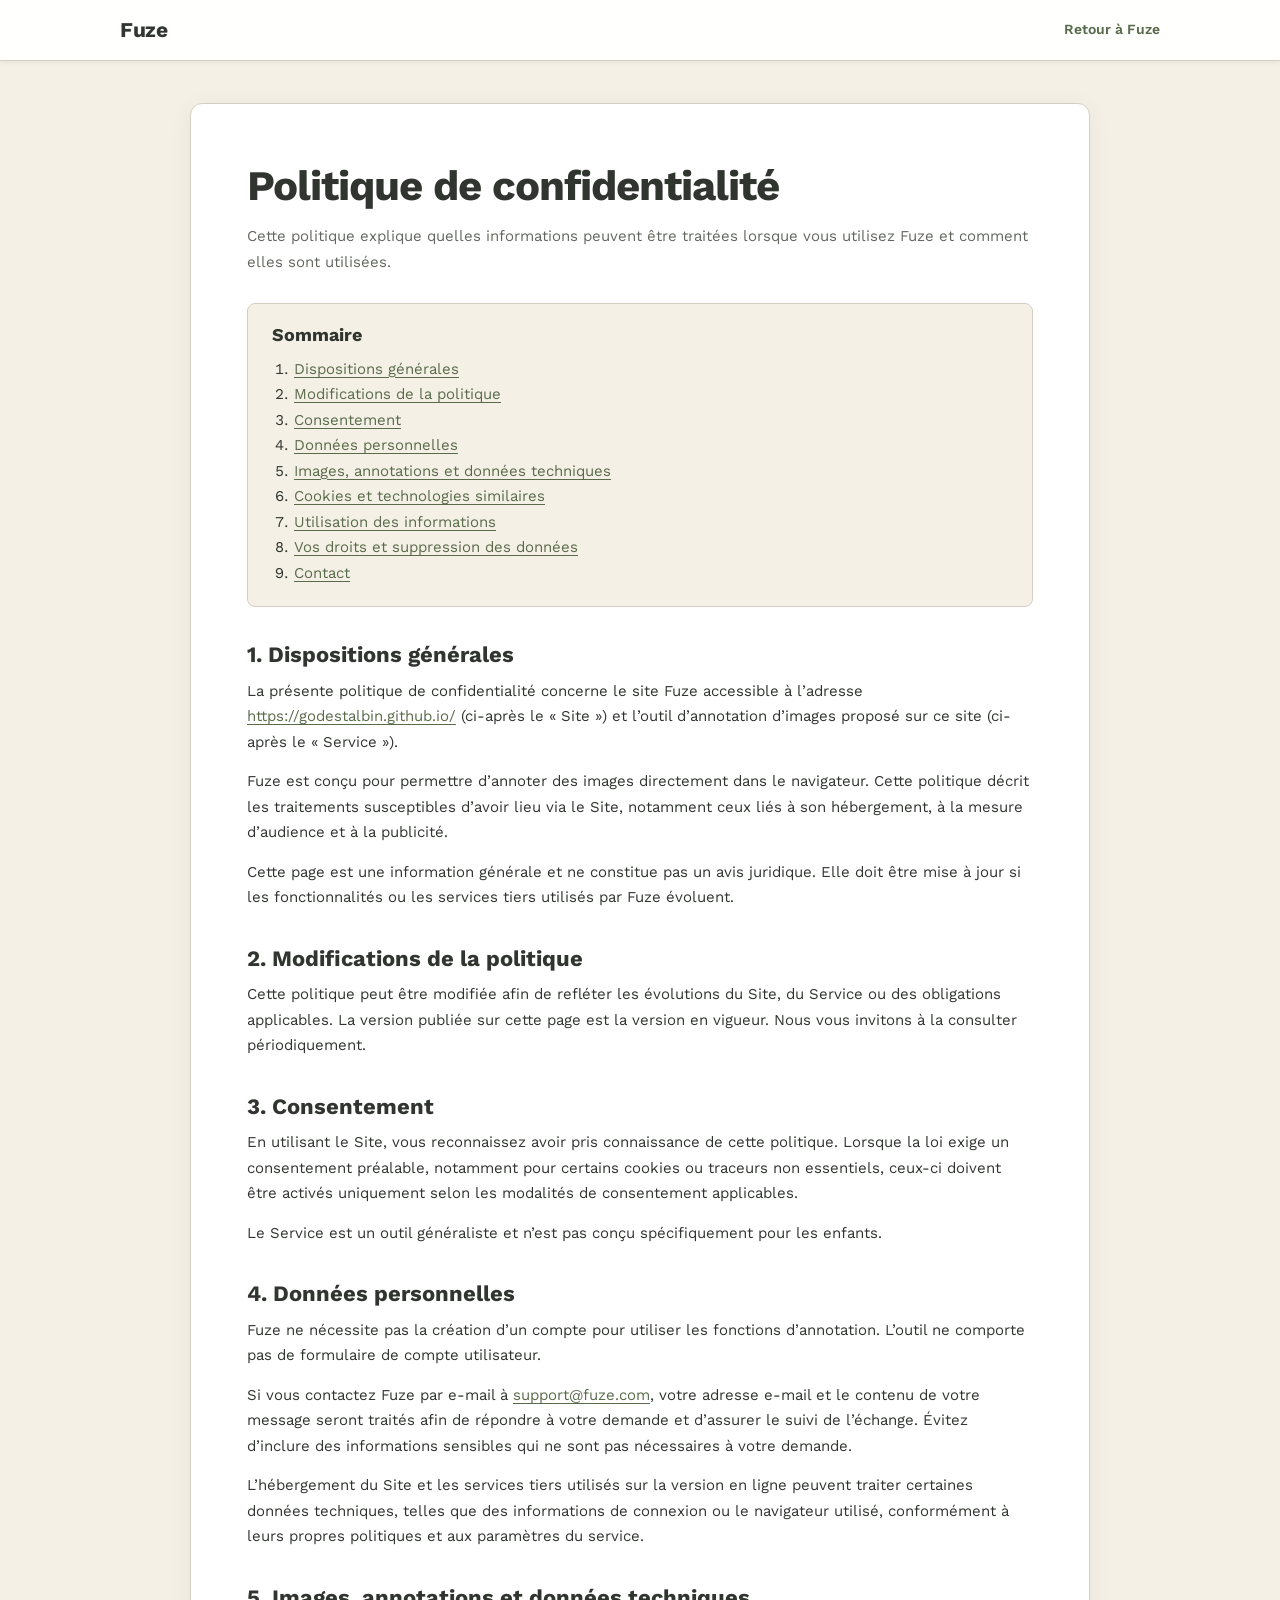
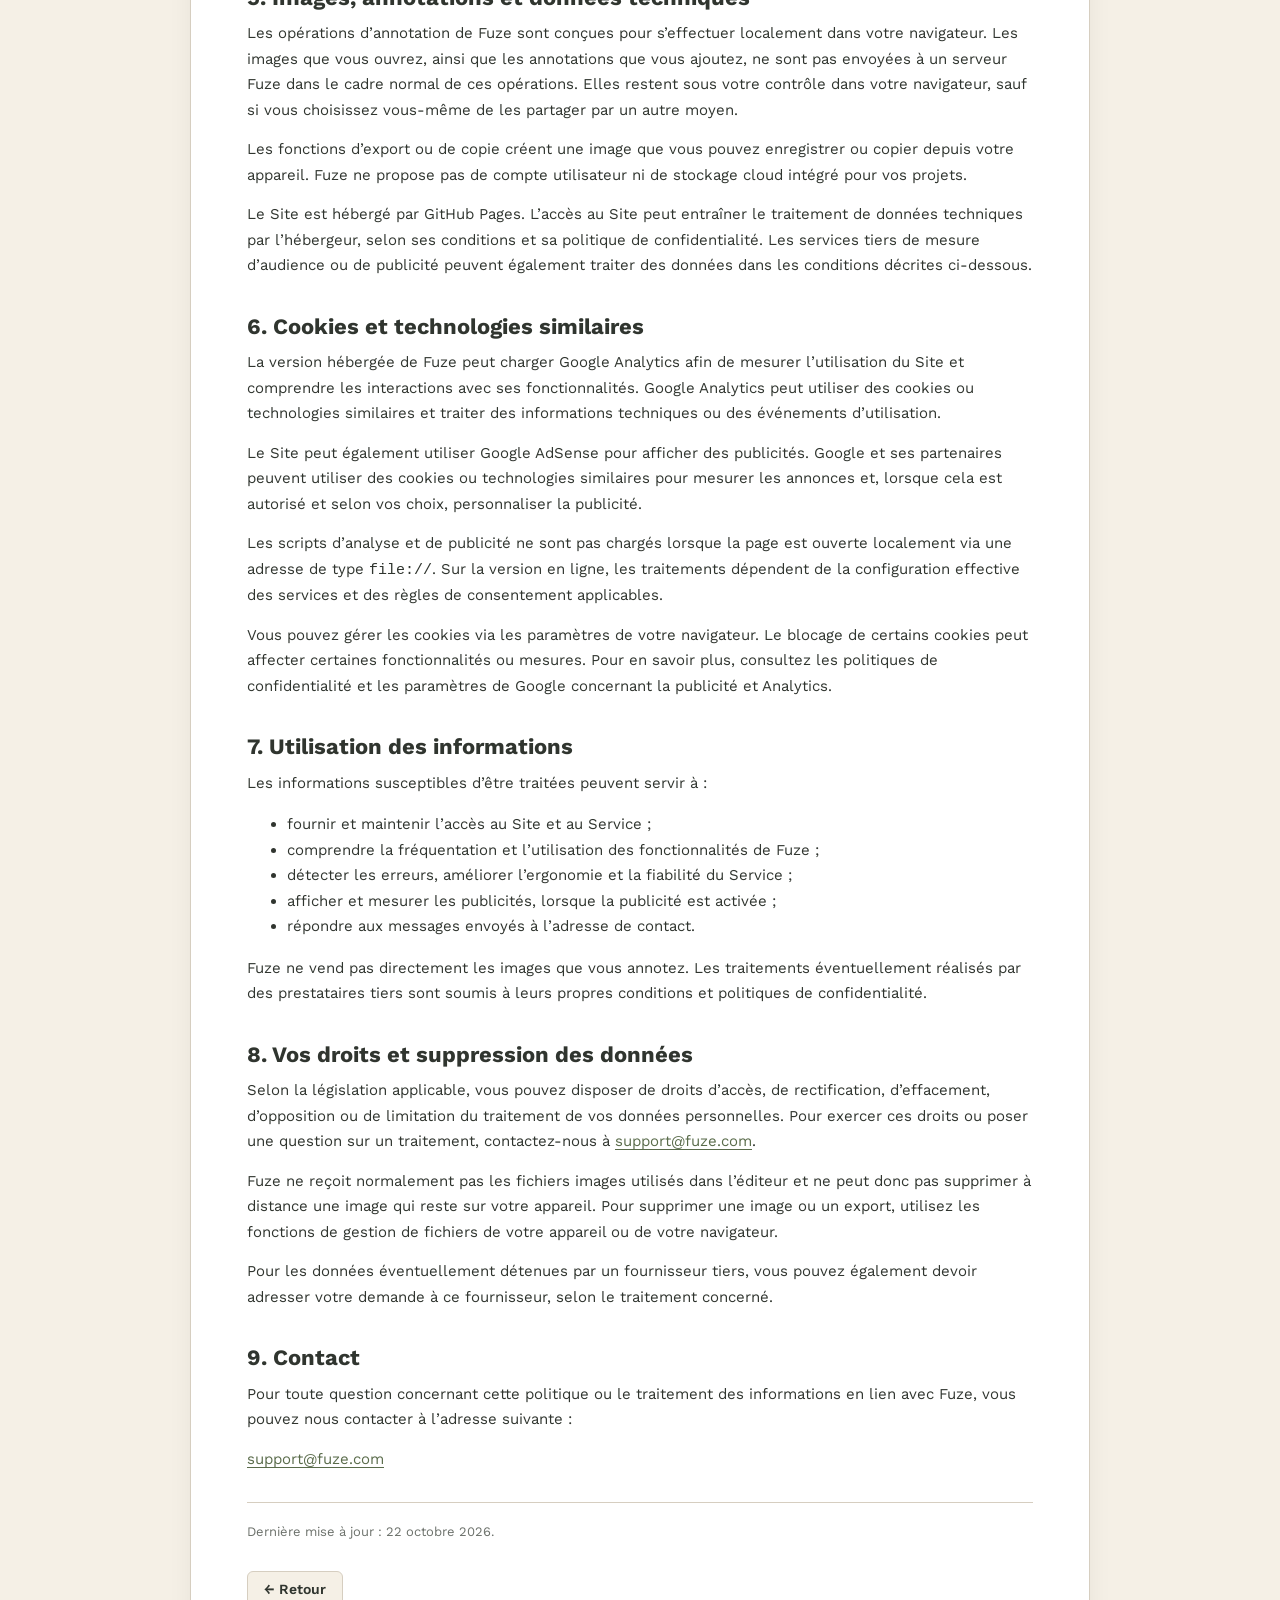
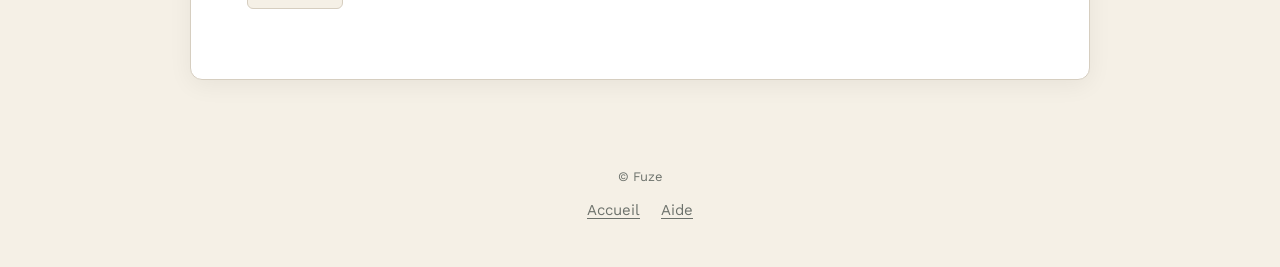
==== confidentialite.html @ ed5338ce "Deploy Fuze" ====
<!DOCTYPE html>
<html lang="fr">
<head>
    <meta charset="UTF-8">
    <meta name="viewport" content="width=device-width, initial-scale=1">
    <meta name="description" content="Politique de confidentialité de Fuze, l’outil en ligne d’annotation d’images.">
    <title>Confidentialité – Fuze</title>
    <link rel="preconnect" href="https://fonts.googleapis.com">
    <link rel="preconnect" href="https://fonts.gstatic.com" crossorigin>
    <link href="https://fonts.googleapis.com/css2?family=Work+Sans:wght@400;500;600;700&display=swap" rel="stylesheet">
    <style>
        :root {
            --paper: #f5f0e6;
            --clay: #a86f4d;
            --pine: #596b4a;
            --dark: #30352f;
            --border: #d6cec0;
        }
        * { box-sizing: border-box; }
        html { min-height: 100%; scroll-behavior: smooth; }
        body {
            margin: 0;
            min-height: 100%;
            font-family: "Work Sans", Arial, sans-serif;
            background: var(--paper);
            color: var(--dark);
            line-height: 1.7;
        }
        .site-header {
            position: sticky;
            top: 0;
            z-index: 10;
            display: flex;
            align-items: center;
            justify-content: space-between;
            gap: 20px;
            padding: 12px max(20px, calc((100% - 1040px) / 2));
            background: rgba(255,255,255,.96);
            border-bottom: 1px solid var(--border);
            box-shadow: 0 1px 5px rgba(0,0,0,.06);
        }
        .brand {
            color: var(--dark);
            font-size: 21px;
            font-weight: 700;
            letter-spacing: -.5px;
            text-decoration: none;
        }
        .back-link {
            color: var(--pine);
            font-size: 14px;
            font-weight: 600;
            text-decoration: none;
        }
        .back-link:hover { color: var(--clay); text-decoration: underline; }
        main {
            width: min(900px, calc(100% - 36px));
            margin: 42px auto 64px;
            padding: clamp(24px, 5vw, 56px);
            background: #fff;
            border: 1px solid var(--border);
            border-radius: 12px;
            box-shadow: 0 5px 25px rgba(0,0,0,.06);
        }
        h1, h2 { line-height: 1.25; }
        h1 { margin: 0 0 12px; font-size: clamp(30px, 5vw, 42px); letter-spacing: -1px; }
        h2 { margin: 34px 0 10px; font-size: 22px; }
        p, li { font-size: 15px; }
        p { margin: 10px 0 14px; }
        .intro { color: #62675f; margin-bottom: 28px; }
        .toc {
            margin: 28px 0 34px;
            padding: 20px 24px;
            background: var(--paper);
            border: 1px solid var(--border);
            border-radius: 8px;
        }
        .toc h2 { margin: 0 0 10px; font-size: 18px; }
        .toc ol { margin: 0; padding-left: 22px; }
        a { color: var(--pine); text-underline-offset: 3px; }
        a:hover { color: var(--clay); }
        .updated { margin-top: 30px; padding-top: 18px; border-top: 1px solid var(--border); color: #6c716b; font-size: 13px; }
        .return-bottom { margin-top: 28px; }
        .return-bottom a {
            display: inline-flex;
            align-items: center;
            justify-content: center;
            min-height: 38px;
            padding: 0 16px;
            border: 1px solid var(--border);
            border-radius: 6px;
            background: var(--paper);
            color: var(--dark);
            font-size: 14px;
            font-weight: 600;
            text-decoration: none;
        }
        .return-bottom a:hover { border-color: var(--clay); color: var(--clay); }
        footer {
            padding: 22px 18px 30px;
            text-align: center;
            color: #6c716b;
            font-size: 13px;
        }
        footer a { margin: 0 8px; color: inherit; }
        @media (max-width: 600px) {
            .site-header { padding: 11px 16px; }
            main { width: calc(100% - 20px); margin: 18px auto 28px; padding: 22px 18px; border-radius: 8px; }
            h2 { font-size: 20px; }
            p, li { font-size: 14px; }
        }
    </style>
</head>
<body>
    <header class="site-header">
        <a class="brand" href="https://godestalbin.github.io/" aria-label="Fuze – accueil">Fuze</a>
        <a class="back-link" href="https://godestalbin.github.io/">Retour à Fuze</a>
    </header>

    <main>
        <h1>Politique de confidentialité</h1>
        <p class="intro">Cette politique explique quelles informations peuvent être traitées lorsque vous utilisez Fuze et comment elles sont utilisées.</p>

        <nav class="toc" aria-label="Sommaire">
            <h2>Sommaire</h2>
            <ol>
                <li><a href="#general">Dispositions générales</a></li>
                <li><a href="#changes">Modifications de la politique</a></li>
                <li><a href="#consent">Consentement</a></li>
                <li><a href="#personal-data">Données personnelles</a></li>
                <li><a href="#non-personal-data">Images, annotations et données techniques</a></li>
                <li><a href="#cookies">Cookies et technologies similaires</a></li>
                <li><a href="#use">Utilisation des informations</a></li>
                <li><a href="#rights">Vos droits et suppression des données</a></li>
                <li><a href="#contact">Contact</a></li>
            </ol>
        </nav>

        <section id="general">
            <h2>1. Dispositions générales</h2>
            <p>La présente politique de confidentialité concerne le site Fuze accessible à l’adresse <a href="https://godestalbin.github.io/">https://godestalbin.github.io/</a> (ci-après le « Site ») et l’outil d’annotation d’images proposé sur ce site (ci-après le « Service »).</p>
            <p>Fuze est conçu pour permettre d’annoter des images directement dans le navigateur. Cette politique décrit les traitements susceptibles d’avoir lieu via le Site, notamment ceux liés à son hébergement, à la mesure d’audience et à la publicité.</p>
            <p>Cette page est une information générale et ne constitue pas un avis juridique. Elle doit être mise à jour si les fonctionnalités ou les services tiers utilisés par Fuze évoluent.</p>
        </section>

        <section id="changes">
            <h2>2. Modifications de la politique</h2>
            <p>Cette politique peut être modifiée afin de refléter les évolutions du Site, du Service ou des obligations applicables. La version publiée sur cette page est la version en vigueur. Nous vous invitons à la consulter périodiquement.</p>
        </section>

        <section id="consent">
            <h2>3. Consentement</h2>
            <p>En utilisant le Site, vous reconnaissez avoir pris connaissance de cette politique. Lorsque la loi exige un consentement préalable, notamment pour certains cookies ou traceurs non essentiels, ceux-ci doivent être activés uniquement selon les modalités de consentement applicables.</p>
            <p>Le Service est un outil généraliste et n’est pas conçu spécifiquement pour les enfants.</p>
        </section>

        <section id="personal-data">
            <h2>4. Données personnelles</h2>
            <p>Fuze ne nécessite pas la création d’un compte pour utiliser les fonctions d’annotation. L’outil ne comporte pas de formulaire de compte utilisateur.</p>
            <p>Si vous contactez Fuze par e-mail à <a href="mailto:support@fuze.com">support@fuze.com</a>, votre adresse e-mail et le contenu de votre message seront traités afin de répondre à votre demande et d’assurer le suivi de l’échange. Évitez d’inclure des informations sensibles qui ne sont pas nécessaires à votre demande.</p>
            <p>L’hébergement du Site et les services tiers utilisés sur la version en ligne peuvent traiter certaines données techniques, telles que des informations de connexion ou le navigateur utilisé, conformément à leurs propres politiques et aux paramètres du service.</p>
        </section>

        <section id="non-personal-data">
            <h2>5. Images, annotations et données techniques</h2>
            <p>Les opérations d’annotation de Fuze sont conçues pour s’effectuer localement dans votre navigateur. Les images que vous ouvrez, ainsi que les annotations que vous ajoutez, ne sont pas envoyées à un serveur Fuze dans le cadre normal de ces opérations. Elles restent sous votre contrôle dans votre navigateur, sauf si vous choisissez vous-même de les partager par un autre moyen.</p>
            <p>Les fonctions d’export ou de copie créent une image que vous pouvez enregistrer ou copier depuis votre appareil. Fuze ne propose pas de compte utilisateur ni de stockage cloud intégré pour vos projets.</p>
            <p>Le Site est hébergé par GitHub Pages. L’accès au Site peut entraîner le traitement de données techniques par l’hébergeur, selon ses conditions et sa politique de confidentialité. Les services tiers de mesure d’audience ou de publicité peuvent également traiter des données dans les conditions décrites ci-dessous.</p>
        </section>

        <section id="cookies">
            <h2>6. Cookies et technologies similaires</h2>
            <p>La version hébergée de Fuze peut charger Google Analytics afin de mesurer l’utilisation du Site et comprendre les interactions avec ses fonctionnalités. Google Analytics peut utiliser des cookies ou technologies similaires et traiter des informations techniques ou des événements d’utilisation.</p>
            <p>Le Site peut également utiliser Google AdSense pour afficher des publicités. Google et ses partenaires peuvent utiliser des cookies ou technologies similaires pour mesurer les annonces et, lorsque cela est autorisé et selon vos choix, personnaliser la publicité.</p>
            <p>Les scripts d’analyse et de publicité ne sont pas chargés lorsque la page est ouverte localement via une adresse de type <code>file://</code>. Sur la version en ligne, les traitements dépendent de la configuration effective des services et des règles de consentement applicables.</p>
            <p>Vous pouvez gérer les cookies via les paramètres de votre navigateur. Le blocage de certains cookies peut affecter certaines fonctionnalités ou mesures. Pour en savoir plus, consultez les politiques de confidentialité et les paramètres de Google concernant la publicité et Analytics.</p>
        </section>

        <section id="use">
            <h2>7. Utilisation des informations</h2>
            <p>Les informations susceptibles d’être traitées peuvent servir à :</p>
            <ul>
                <li>fournir et maintenir l’accès au Site et au Service ;</li>
                <li>comprendre la fréquentation et l’utilisation des fonctionnalités de Fuze ;</li>
                <li>détecter les erreurs, améliorer l’ergonomie et la fiabilité du Service ;</li>
                <li>afficher et mesurer les publicités, lorsque la publicité est activée ;</li>
                <li>répondre aux messages envoyés à l’adresse de contact.</li>
            </ul>
            <p>Fuze ne vend pas directement les images que vous annotez. Les traitements éventuellement réalisés par des prestataires tiers sont soumis à leurs propres conditions et politiques de confidentialité.</p>
        </section>

        <section id="rights">
            <h2>8. Vos droits et suppression des données</h2>
            <p>Selon la législation applicable, vous pouvez disposer de droits d’accès, de rectification, d’effacement, d’opposition ou de limitation du traitement de vos données personnelles. Pour exercer ces droits ou poser une question sur un traitement, contactez-nous à <a href="mailto:support@fuze.com">support@fuze.com</a>.</p>
            <p>Fuze ne reçoit normalement pas les fichiers images utilisés dans l’éditeur et ne peut donc pas supprimer à distance une image qui reste sur votre appareil. Pour supprimer une image ou un export, utilisez les fonctions de gestion de fichiers de votre appareil ou de votre navigateur.</p>
            <p>Pour les données éventuellement détenues par un fournisseur tiers, vous pouvez également devoir adresser votre demande à ce fournisseur, selon le traitement concerné.</p>
        </section>

        <section id="contact">
            <h2>9. Contact</h2>
            <p>Pour toute question concernant cette politique ou le traitement des informations en lien avec Fuze, vous pouvez nous contacter à l’adresse suivante :</p>
            <p><a href="mailto:support@fuze.com">support@fuze.com</a></p>
        </section>

        <p class="updated">Dernière mise à jour : 22 octobre 2026.</p>
        <p class="return-bottom"><a href="https://godestalbin.github.io/">← Retour</a></p>
    </main>

    <footer>
        <div>© Fuze</div>
        <p>
            <a href="https://godestalbin.github.io/">Accueil</a>
            <a href="https://godestalbin.github.io/help.html">Aide</a>
        </p>
    </footer>
</body>
</html>
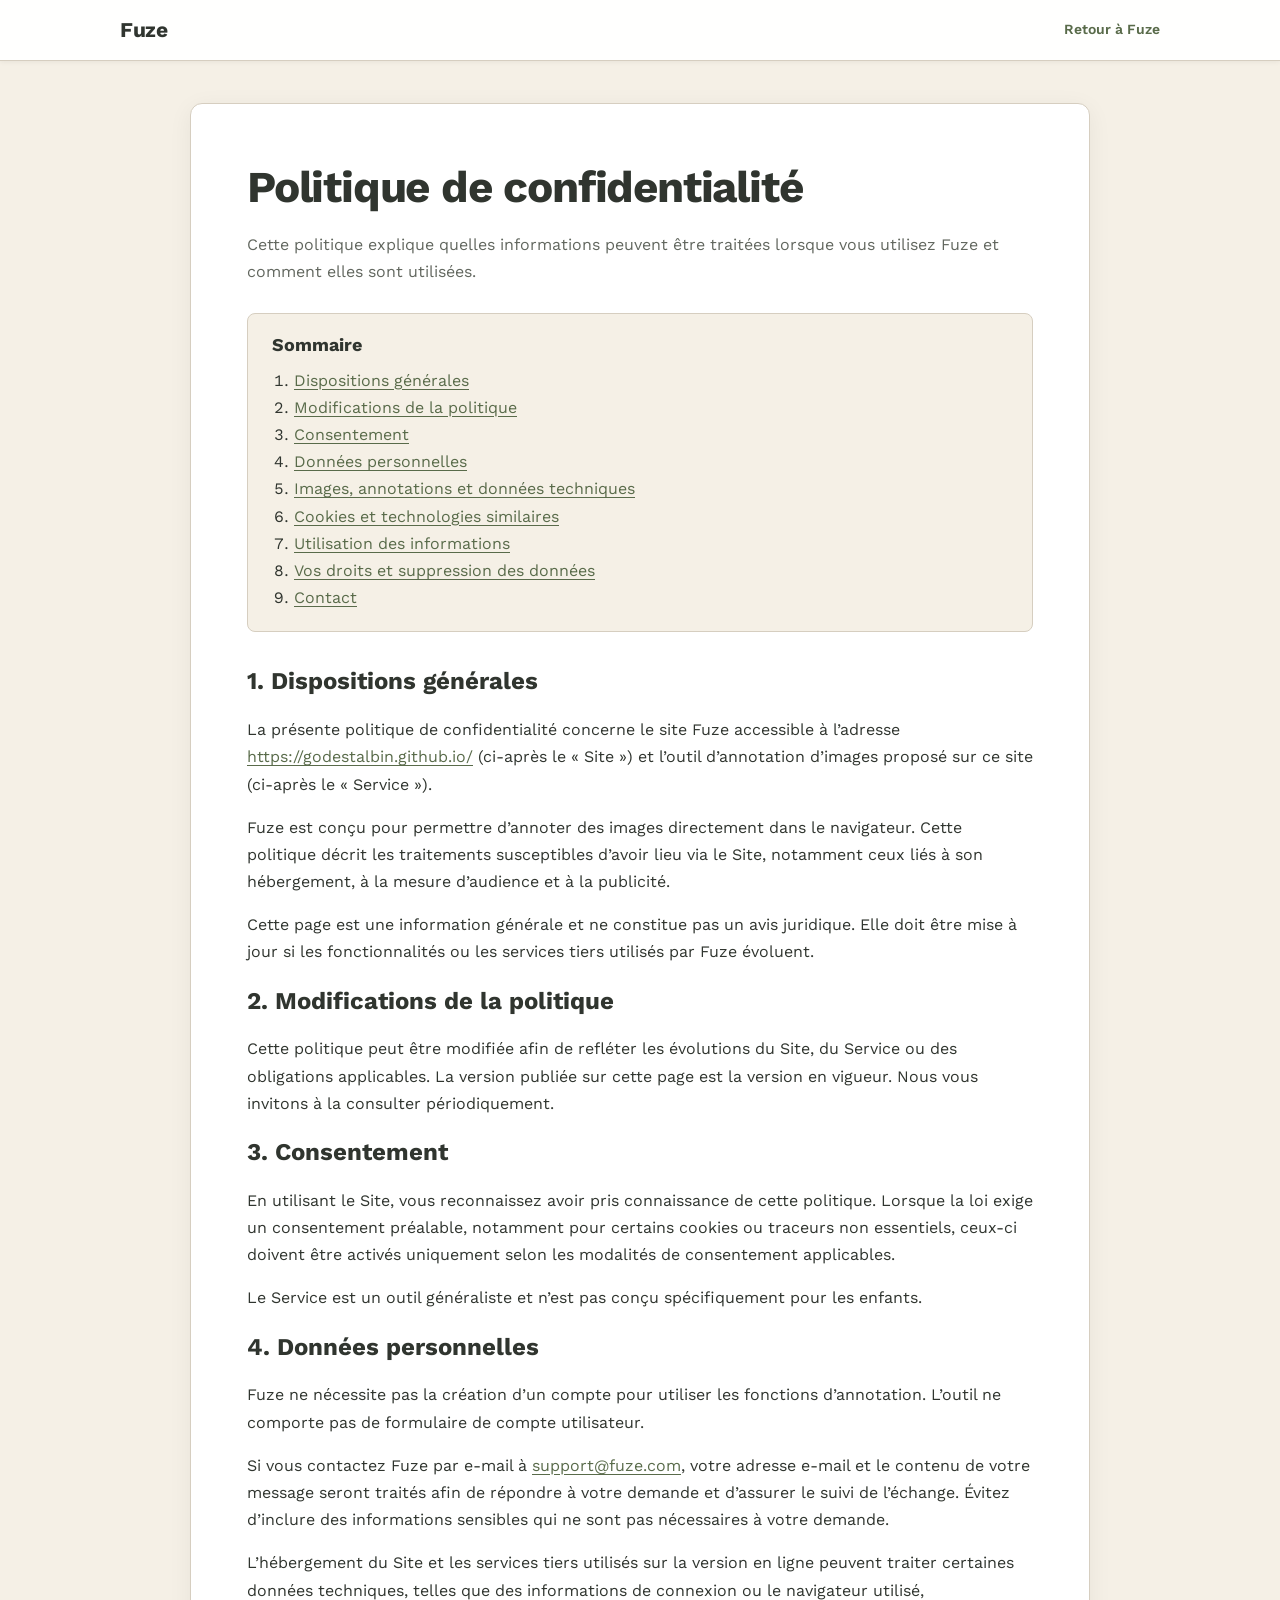
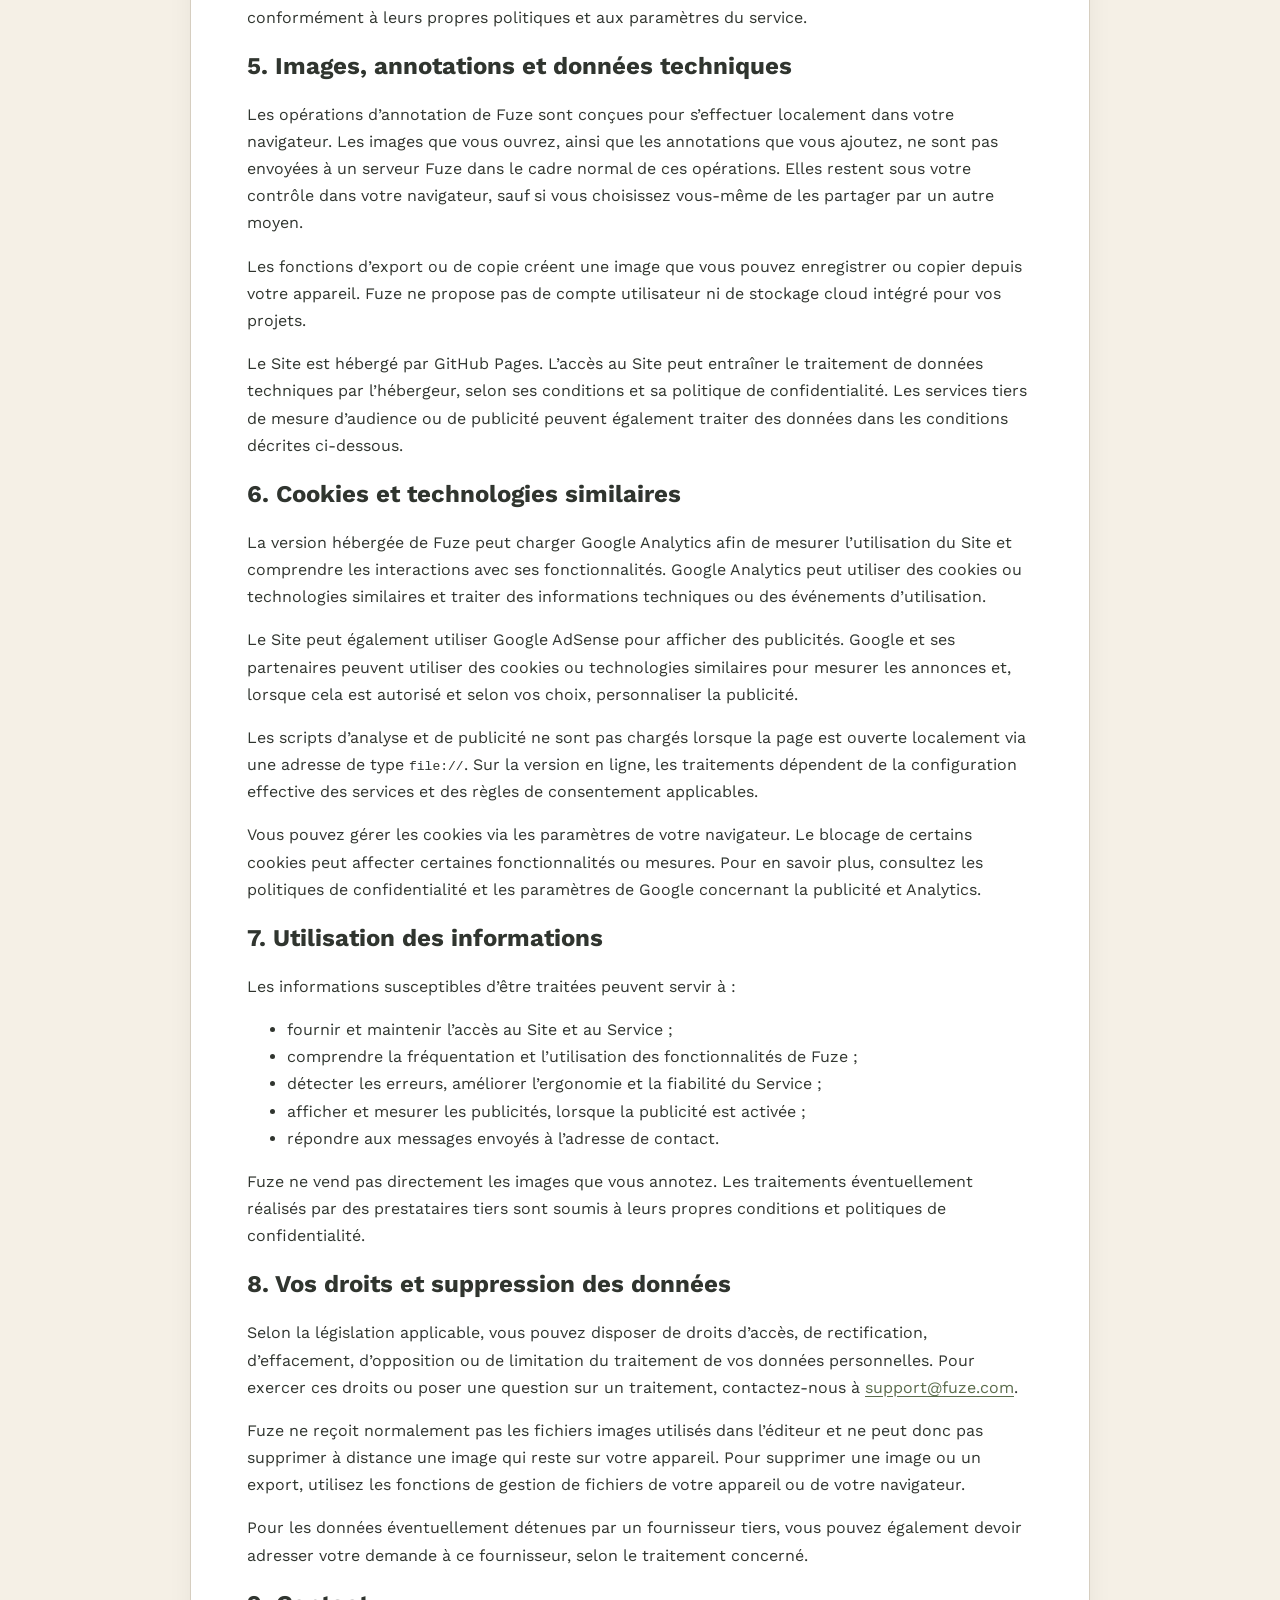
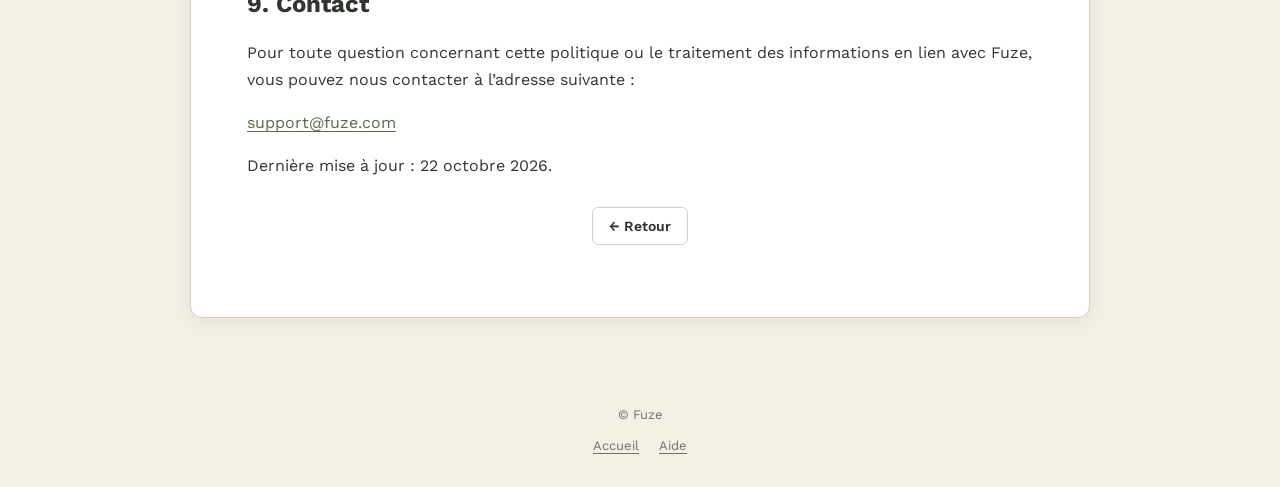
==== commit 1c1100e2: "Deploy Fuze" ====
--- a/confidentialite.html
+++ b/confidentialite.html
@@ -8,108 +8,7 @@
     <link rel="preconnect" href="https://fonts.googleapis.com">
     <link rel="preconnect" href="https://fonts.gstatic.com" crossorigin>
     <link href="https://fonts.googleapis.com/css2?family=Work+Sans:wght@400;500;600;700&display=swap" rel="stylesheet">
-    <style>
-        :root {
-            --paper: #f5f0e6;
-            --clay: #a86f4d;
-            --pine: #596b4a;
-            --dark: #30352f;
-            --border: #d6cec0;
-        }
-        * { box-sizing: border-box; }
-        html { min-height: 100%; scroll-behavior: smooth; }
-        body {
-            margin: 0;
-            min-height: 100%;
-            font-family: "Work Sans", Arial, sans-serif;
-            background: var(--paper);
-            color: var(--dark);
-            line-height: 1.7;
-        }
-        .site-header {
-            position: sticky;
-            top: 0;
-            z-index: 10;
-            display: flex;
-            align-items: center;
-            justify-content: space-between;
-            gap: 20px;
-            padding: 12px max(20px, calc((100% - 1040px) / 2));
-            background: rgba(255,255,255,.96);
-            border-bottom: 1px solid var(--border);
-            box-shadow: 0 1px 5px rgba(0,0,0,.06);
-        }
-        .brand {
-            color: var(--dark);
-            font-size: 21px;
-            font-weight: 700;
-            letter-spacing: -.5px;
-            text-decoration: none;
-        }
-        .back-link {
-            color: var(--pine);
-            font-size: 14px;
-            font-weight: 600;
-            text-decoration: none;
-        }
-        .back-link:hover { color: var(--clay); text-decoration: underline; }
-        main {
-            width: min(900px, calc(100% - 36px));
-            margin: 42px auto 64px;
-            padding: clamp(24px, 5vw, 56px);
-            background: #fff;
-            border: 1px solid var(--border);
-            border-radius: 12px;
-            box-shadow: 0 5px 25px rgba(0,0,0,.06);
-        }
-        h1, h2 { line-height: 1.25; }
-        h1 { margin: 0 0 12px; font-size: clamp(30px, 5vw, 42px); letter-spacing: -1px; }
-        h2 { margin: 34px 0 10px; font-size: 22px; }
-        p, li { font-size: 15px; }
-        p { margin: 10px 0 14px; }
-        .intro { color: #62675f; margin-bottom: 28px; }
-        .toc {
-            margin: 28px 0 34px;
-            padding: 20px 24px;
-            background: var(--paper);
-            border: 1px solid var(--border);
-            border-radius: 8px;
-        }
-        .toc h2 { margin: 0 0 10px; font-size: 18px; }
-        .toc ol { margin: 0; padding-left: 22px; }
-        a { color: var(--pine); text-underline-offset: 3px; }
-        a:hover { color: var(--clay); }
-        .updated { margin-top: 30px; padding-top: 18px; border-top: 1px solid var(--border); color: #6c716b; font-size: 13px; }
-        .return-bottom { margin-top: 28px; }
-        .return-bottom a {
-            display: inline-flex;
-            align-items: center;
-            justify-content: center;
-            min-height: 38px;
-            padding: 0 16px;
-            border: 1px solid var(--border);
-            border-radius: 6px;
-            background: var(--paper);
-            color: var(--dark);
-            font-size: 14px;
-            font-weight: 600;
-            text-decoration: none;
-        }
-        .return-bottom a:hover { border-color: var(--clay); color: var(--clay); }
-        footer {
-            padding: 22px 18px 30px;
-            text-align: center;
-            color: #6c716b;
-            font-size: 13px;
-        }
-        footer a { margin: 0 8px; color: inherit; }
-        @media (max-width: 600px) {
-            .site-header { padding: 11px 16px; }
-            main { width: calc(100% - 20px); margin: 18px auto 28px; padding: 22px 18px; border-radius: 8px; }
-            h2 { font-size: 20px; }
-            p, li { font-size: 14px; }
-        }
-    </style>
+    <link rel="stylesheet" href="page.css">
 </head>
 <body>
     <header class="site-header">
@@ -210,7 +109,7 @@
         <div>© Fuze</div>
         <p>
             <a href="https://godestalbin.github.io/">Accueil</a>
-            <a href="https://godestalbin.github.io/help.html">Aide</a>
+            <a href="https://godestalbin.github.io/fuze-documentation.html">Aide</a>
         </p>
     </footer>
 </body>
--- a/page.css
+++ b/page.css
@@ -0,0 +1,307 @@
+:root {
+    --paper: #f5f0e6;
+    --clay: #a86f4d;
+    --pine: #596b4a;
+    --dark: #30352f;
+    --border: #d6cec0;
+    --muted: #62675f;
+}
+* { box-sizing: border-box; }
+html { min-height: 100%; scroll-behavior: smooth; }
+body {
+    margin: 0;
+    min-height: 100%;
+    font-family: "Work Sans", Arial, sans-serif;
+    background: var(--paper);
+    color: var(--dark);
+    line-height: 1.7;
+}
+.site-header {
+    position: sticky;
+    top: 0;
+    z-index: 10;
+    display: flex;
+    align-items: center;
+    justify-content: space-between;
+    gap: 20px;
+    padding: 12px max(20px, calc((100% - 1040px) / 2));
+    background: rgba(255,255,255,.96);
+    border-bottom: 1px solid var(--border);
+    box-shadow: 0 1px 5px rgba(0,0,0,.06);
+}
+.brand {
+    color: var(--dark);
+    font-size: 21px;
+    font-weight: 700;
+    letter-spacing: -.5px;
+    text-decoration: none;
+}
+.back-link {
+    color: var(--pine);
+    font-size: 14px;
+    font-weight: 600;
+    text-decoration: none;
+}
+.back-link:hover { color: var(--clay); text-decoration: underline; }
+main {
+    width: min(900px, calc(100% - 36px));
+    margin: 42px auto 64px;
+    padding: clamp(24px, 5vw, 56px);
+    background: #fff;
+    border: 1px solid var(--border);
+    border-radius: 12px;
+    box-shadow: 0 5px 25px rgba(0,0,0,.06);
+}
+.pricing-intro { max-width: 700px; margin: 0 auto 34px; text-align: center; }
+.eyebrow {
+    margin: 0 0 10px;
+    color: var(--pine);
+    font-size: 12px;
+    font-weight: 700;
+    letter-spacing: 2px;
+}
+h1, h2 { line-height: 1.25; }
+h1 { margin: 0 0 14px; font-size: clamp(30px, 5vw, 44px); letter-spacing: -1.2px; }
+.intro { color: #62675f; margin-bottom: 28px; }
+.toc {
+    margin: 28px 0 34px;
+    padding: 20px 24px;
+    background: var(--paper);
+    border: 1px solid var(--border);
+    border-radius: 8px;
+}
+.toc h2 { margin: 0 0 10px; font-size: 18px; }
+.toc ol { margin: 0; padding-left: 22px; }
+.plans {
+    display: grid;
+    grid-template-columns: repeat(2, minmax(0, 1fr));
+    gap: 22px;
+    align-items: stretch;
+}
+.plan {
+    position: relative;
+    overflow: hidden;
+    background: #fff;
+    border: 1px solid var(--border);
+    border-radius: 12px;
+    box-shadow: 0 5px 25px rgba(0,0,0,.05);
+}
+.plan-heading { padding: 30px 30px 24px; }
+.plan-name { margin: 0; font-size: 23px; font-weight: 700; }
+.plan-description { margin: 5px 0 18px; color: var(--muted); font-size: 14px; }
+.price { display: flex; flex-wrap: wrap; align-items: baseline; gap: 4px; margin: 0; }
+.price-amount { font-size: 42px; line-height: 1.2; font-weight: 700; letter-spacing: -1.5px; }
+.price-period { color: var(--muted); font-size: 14px; }
+.annual-price { min-height: 24px; margin: 4px 0 18px; color: var(--muted); font-size: 13px; }
+.plan:not(.plan-premium) .price { margin-bottom: 22px; }
+.plan-button {
+    display: flex;
+    min-height: 46px;
+    align-items: center;
+    justify-content: center;
+    padding: 10px 16px;
+    border: 1px solid transparent;
+    border-radius: 6px;
+    font-size: 14px;
+    font-weight: 700;
+    text-align: center;
+    text-decoration: none;
+    transition: background .15s ease, border-color .15s ease;
+}
+.plan-button-secondary { color: var(--dark); background: var(--paper); border-color: var(--border); }
+.plan-button-secondary:hover { border-color: var(--clay); color: var(--clay); }
+.plan-button-primary { color: #fff; background: var(--pine); }
+.plan-button-primary:hover { background: #46563a; }
+.plan-premium { border: 2px solid var(--pine); }
+.premium-label {
+    padding: 7px 16px;
+    background: var(--pine);
+    color: #fff;
+    text-align: center;
+    font-size: 12px;
+    font-weight: 700;
+    letter-spacing: .5px;
+}
+.plan-premium .plan-heading { padding-top: 22px; }
+.feature-list { list-style: none; margin: 0; padding: 0 30px 22px; }
+.feature-list li {
+    display: flex;
+    align-items: flex-start;
+    gap: 12px;
+    padding: 13px 0;
+    border-top: 1px solid #eee9e0;
+    font-size: 14px;
+}
+.check { color: var(--pine); font-weight: 700; font-size: 17px; line-height: 1.4; }
+.feature-list li > span:last-child { display: flex; flex: 1; justify-content: space-between; gap: 12px; }
+.feature-list strong { font-weight: 500; }
+.feature-value { color: var(--muted); text-align: right; }
+.notice {
+    margin: 28px auto 0;
+    padding: 22px 26px;
+    max-width: 760px;
+    background: rgba(255,255,255,.55);
+    border: 1px solid var(--border);
+    border-radius: 8px;
+    text-align: center;
+}
+.notice h2 { margin: 0 0 7px; font-size: 19px; }
+.notice p { margin: 0; color: var(--muted); font-size: 14px; }
+.return-bottom { margin-top: 28px; text-align: center; }
+.return-bottom a {
+    display: inline-flex;
+    align-items: center;
+    justify-content: center;
+    min-height: 38px;
+    padding: 0 16px;
+    border: 1px solid var(--border);
+    border-radius: 6px;
+    background: #fff;
+    color: var(--dark);
+    font-size: 14px;
+    font-weight: 600;
+    text-decoration: none;
+}
+.return-bottom a:hover { border-color: var(--clay); color: var(--clay); }
+a { color: var(--pine); text-underline-offset: 3px; }
+a:hover { color: var(--clay); }
+footer { padding: 22px 18px 30px; text-align: center; color: #6c716b; font-size: 13px; }
+footer p { margin: 8px 0 0; }
+footer a { margin: 0 8px; color: inherit; }
+footer a:hover { color: var(--clay); }
+@media (max-width: 700px) {
+    .plans { grid-template-columns: 1fr; max-width: 480px; margin: 0 auto; }
+    .pricing-intro { margin-bottom: 26px; }
+    .plan-heading { padding: 24px 22px 20px; }
+    .feature-list { padding: 0 22px 18px; }
+}
+@media (max-width: 600px) {
+    .site-header { padding: 11px 16px; }
+    main { width: calc(100% - 20px); margin: 18px auto 28px; padding: 22px 18px; border-radius: 8px; }
+    .intro { font-size: 14px; }
+    .plan-name { font-size: 21px; }
+    .price-amount { font-size: 38px; }
+    .notice { padding: 18px; }
+}
+
+
+/* ===== Formulaire de contact ===== */
+
+#contact-form {
+    max-width: 620px;
+    margin: 0 auto;
+}
+
+.form-group {
+    margin-bottom: 24px;
+}
+
+.form-group label {
+    display: block;
+    margin-bottom: 8px;
+    font-size: 14px;
+    font-weight: 600;
+}
+
+.form-group input,
+.form-group select,
+.form-group textarea {
+    display: block;
+    width: 100%;
+    padding: 12px 14px;
+    border: 1px solid var(--border);
+    border-radius: 6px;
+    background: #fff;
+    color: var(--dark);
+    font: inherit;
+    font-size: 14px;
+    line-height: 1.5;
+    transition: border-color .15s ease, box-shadow .15s ease;
+}
+
+.form-group textarea {
+    min-height: 150px;
+    resize: vertical;
+}
+
+.form-group input:focus,
+.form-group select:focus,
+.form-group textarea:focus {
+    outline: none;
+    border-color: var(--pine);
+    box-shadow: 0 0 0 3px rgba(89, 107, 74, .15);
+}
+
+.form-group input::placeholder,
+.form-group textarea::placeholder {
+    color: #92958e;
+}
+
+.contact-submit {
+    width: 100%;
+    cursor: pointer;
+    font-family: inherit;
+}
+
+/* ===== Popup de confirmation ===== */
+
+.confirmation-dialog {
+    width: min(440px, calc(100% - 32px));
+    padding: 0;
+    border: 1px solid var(--border);
+    border-radius: 12px;
+    background: #fff;
+    color: var(--dark);
+    box-shadow: 0 15px 50px rgba(0, 0, 0, .2);
+}
+
+.confirmation-dialog::backdrop {
+    background: rgba(48, 53, 47, .55);
+    backdrop-filter: blur(3px);
+}
+
+.confirmation-content {
+    padding: 36px 30px 30px;
+    text-align: center;
+}
+
+.confirmation-icon {
+    display: flex;
+    width: 52px;
+    height: 52px;
+    align-items: center;
+    justify-content: center;
+    margin: 0 auto 20px;
+    border-radius: 50%;
+    background: var(--paper);
+    color: var(--pine);
+    font-size: 28px;
+    font-weight: 700;
+}
+
+.confirmation-content h2 {
+    margin: 0 0 12px;
+    font-size: 22px;
+}
+
+.confirmation-content p {
+    margin: 0 0 26px;
+    color: var(--muted);
+    font-size: 14px;
+}
+
+.confirmation-content button {
+    width: 100%;
+    cursor: pointer;
+    font-family: inherit;
+}
+
+@media (max-width: 600px) {
+    .confirmation-content {
+        padding: 28px 22px 22px;
+    }
+
+    .confirmation-content h2 {
+        font-size: 20px;
+    }
+}
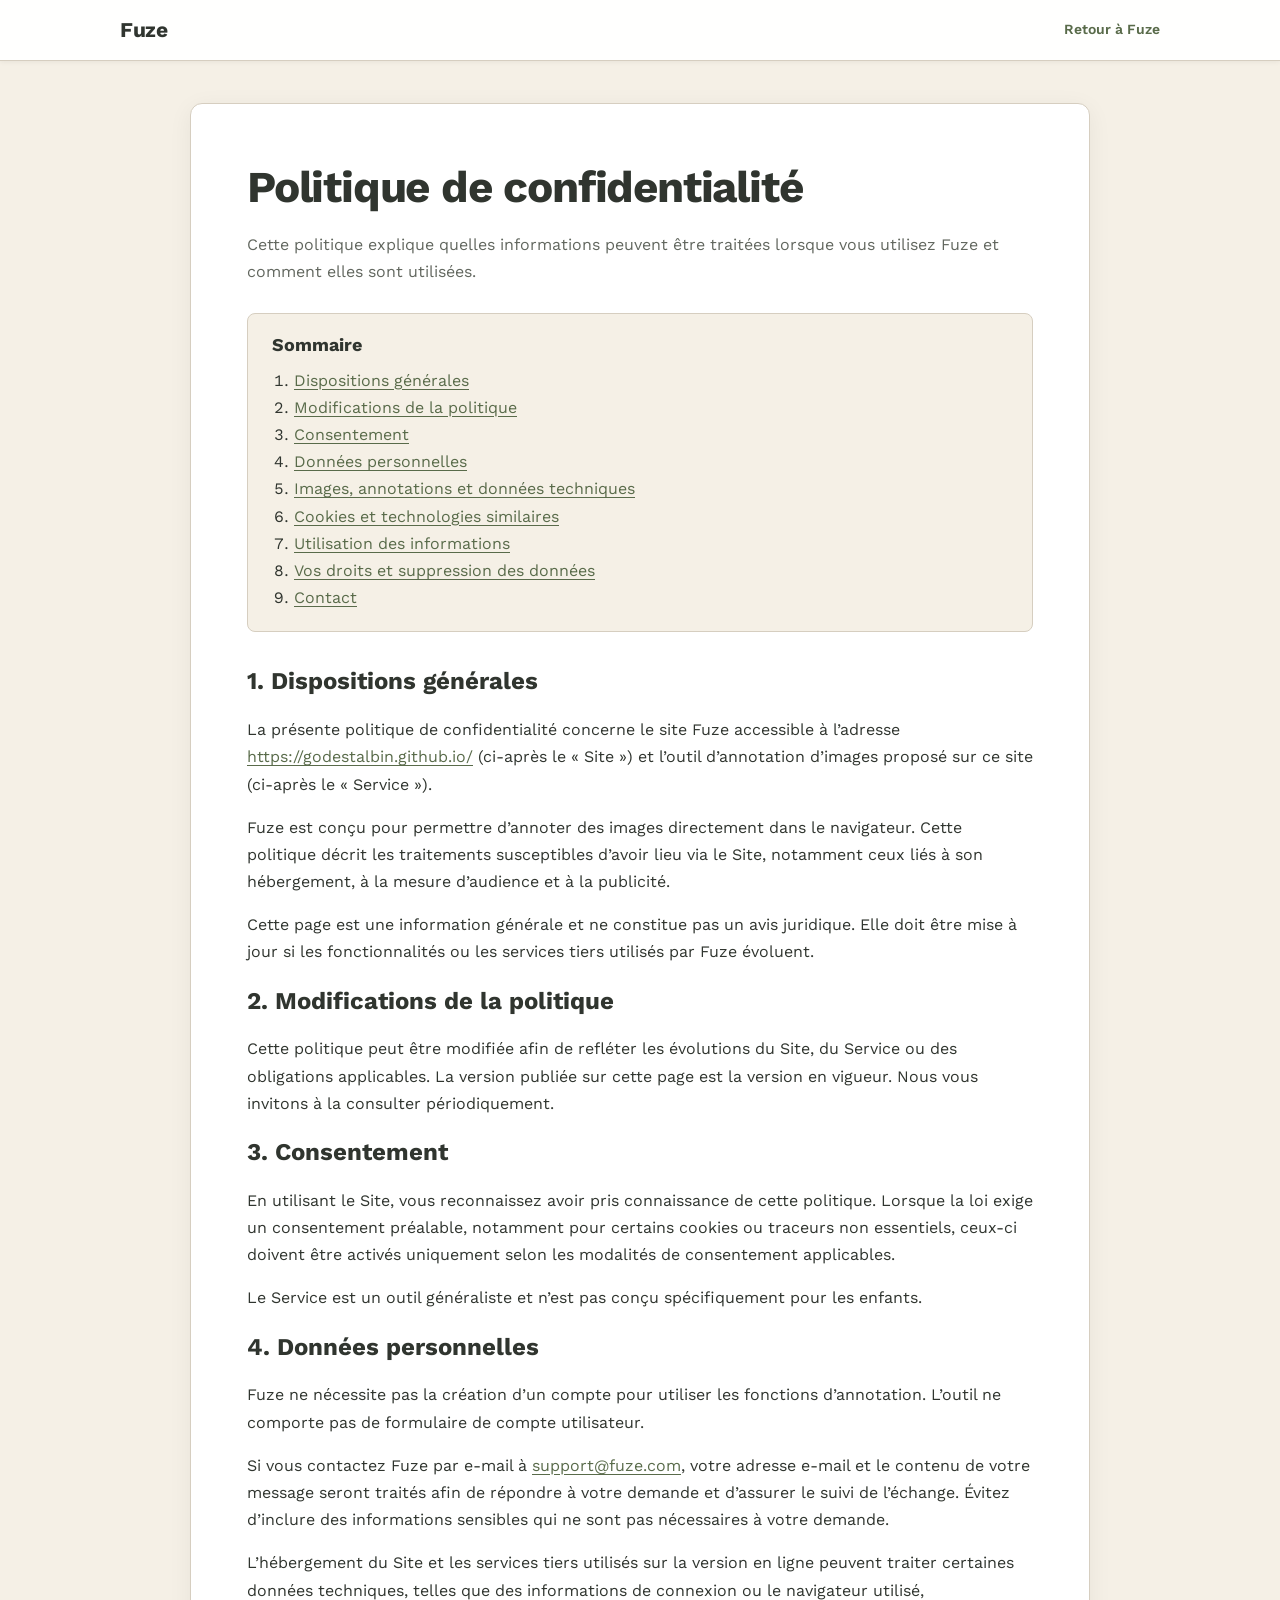
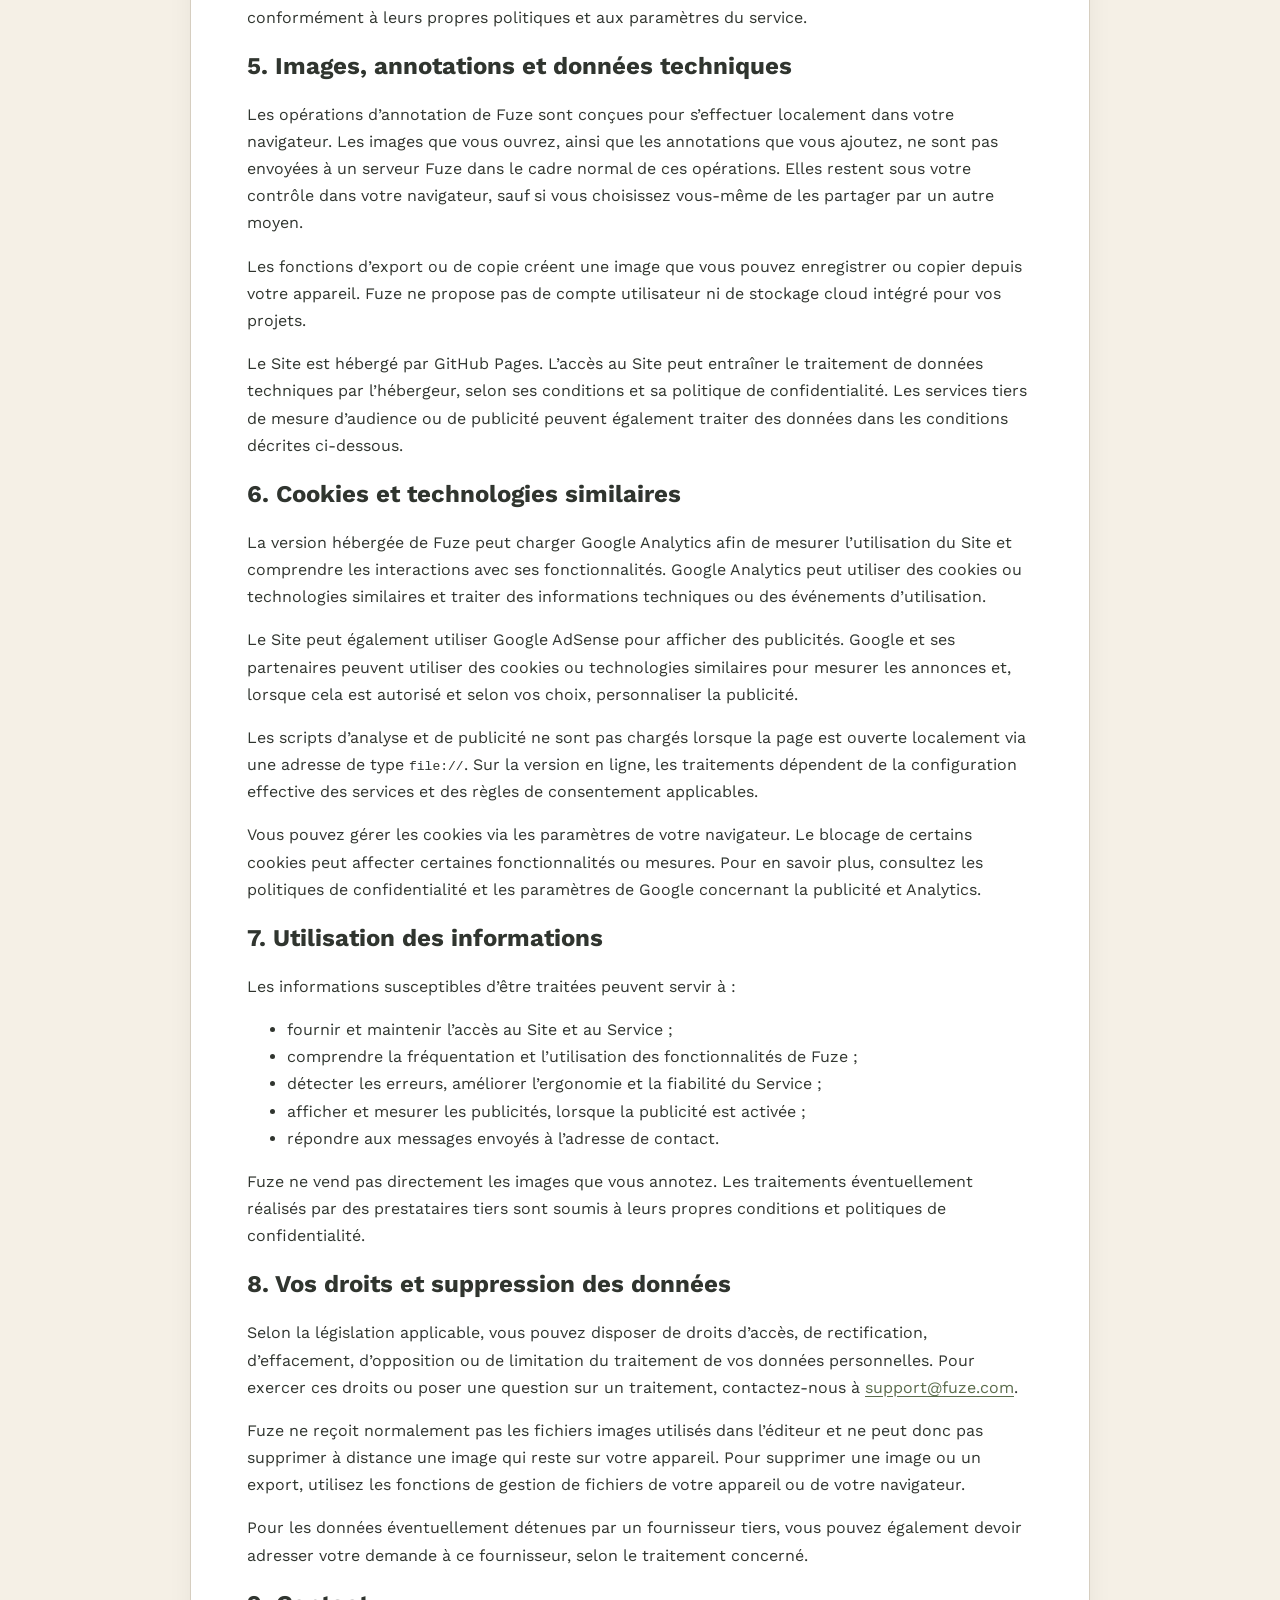
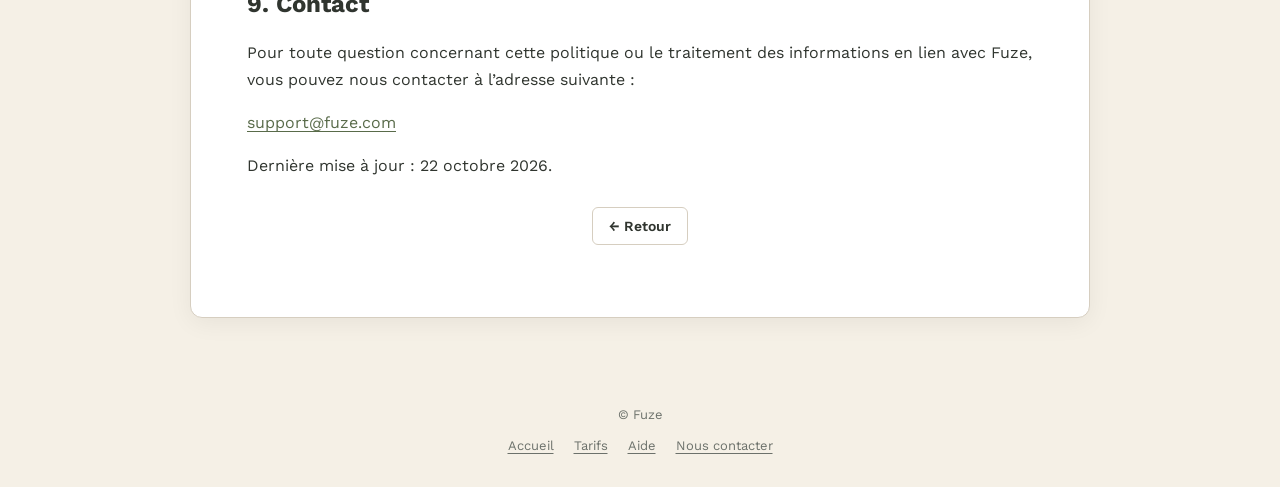
==== commit 34595f50: "Deploy Fuze" ====
--- a/confidentialite.html
+++ b/confidentialite.html
@@ -1,6 +1,25 @@
 <!DOCTYPE html>
 <html lang="fr">
 <head>
+    <script>
+        if (location.protocol !== "file:") {
+            window.dataLayer = window.dataLayer || [];
+            function gtag(){dataLayer.push(arguments);}
+            gtag('js', new Date());
+            gtag('config', 'G-KCKN5KPES3');
+
+            const gaScript = document.createElement('script');
+            gaScript.async = true;
+            gaScript.src = 'https://www.googletagmanager.com/gtag/js?id=G-KCKN5KPES3';
+            document.head.appendChild(gaScript);
+
+            const adsScript = document.createElement('script');
+            adsScript.async = true;
+            adsScript.src = 'https://pagead2.googlesyndication.com/pagead/js/adsbygoogle.js?client=ca-pub-6392049906379676';
+            adsScript.crossOrigin = 'anonymous';
+            document.head.appendChild(adsScript);
+        }
+    </script>    
     <meta charset="UTF-8">
     <meta name="viewport" content="width=device-width, initial-scale=1">
     <meta name="description" content="Politique de confidentialité de Fuze, l’outil en ligne d’annotation d’images.">
@@ -109,7 +128,9 @@
         <div>© Fuze</div>
         <p>
             <a href="https://godestalbin.github.io/">Accueil</a>
-            <a href="https://godestalbin.github.io/fuze-documentation.html">Aide</a>
+            <a href="tarifs.html">Tarifs</a>
+            <a href="fuze-documentation.html">Aide</a>
+            <a href="contact.html">Nous contacter</a>
         </p>
     </footer>
 </body>
--- a/page.css
+++ b/page.css
@@ -305,3 +305,15 @@
         font-size: 20px;
     }
 }
+
+/* Mise en forme de la documentation Fuze */
+.help-section { margin: 34px 0; }
+.help-section h2 { margin: 0 0 18px; font-size: clamp(23px, 3vw, 30px); }
+.help-section h3 { margin: 26px 0 10px; color: var(--pine); font-size: 19px; }
+.help-section p { margin: 12px 0; }
+.help-section ul { padding-left: 24px; }
+.help-section li { margin: 8px 0; }
+.help-illustration { display: block; width: 100%; height: auto; margin: 24px auto 0; border-radius: 8px; }
+@media (max-width: 600px) {
+    .help-section { margin: 26px 0; }
+}
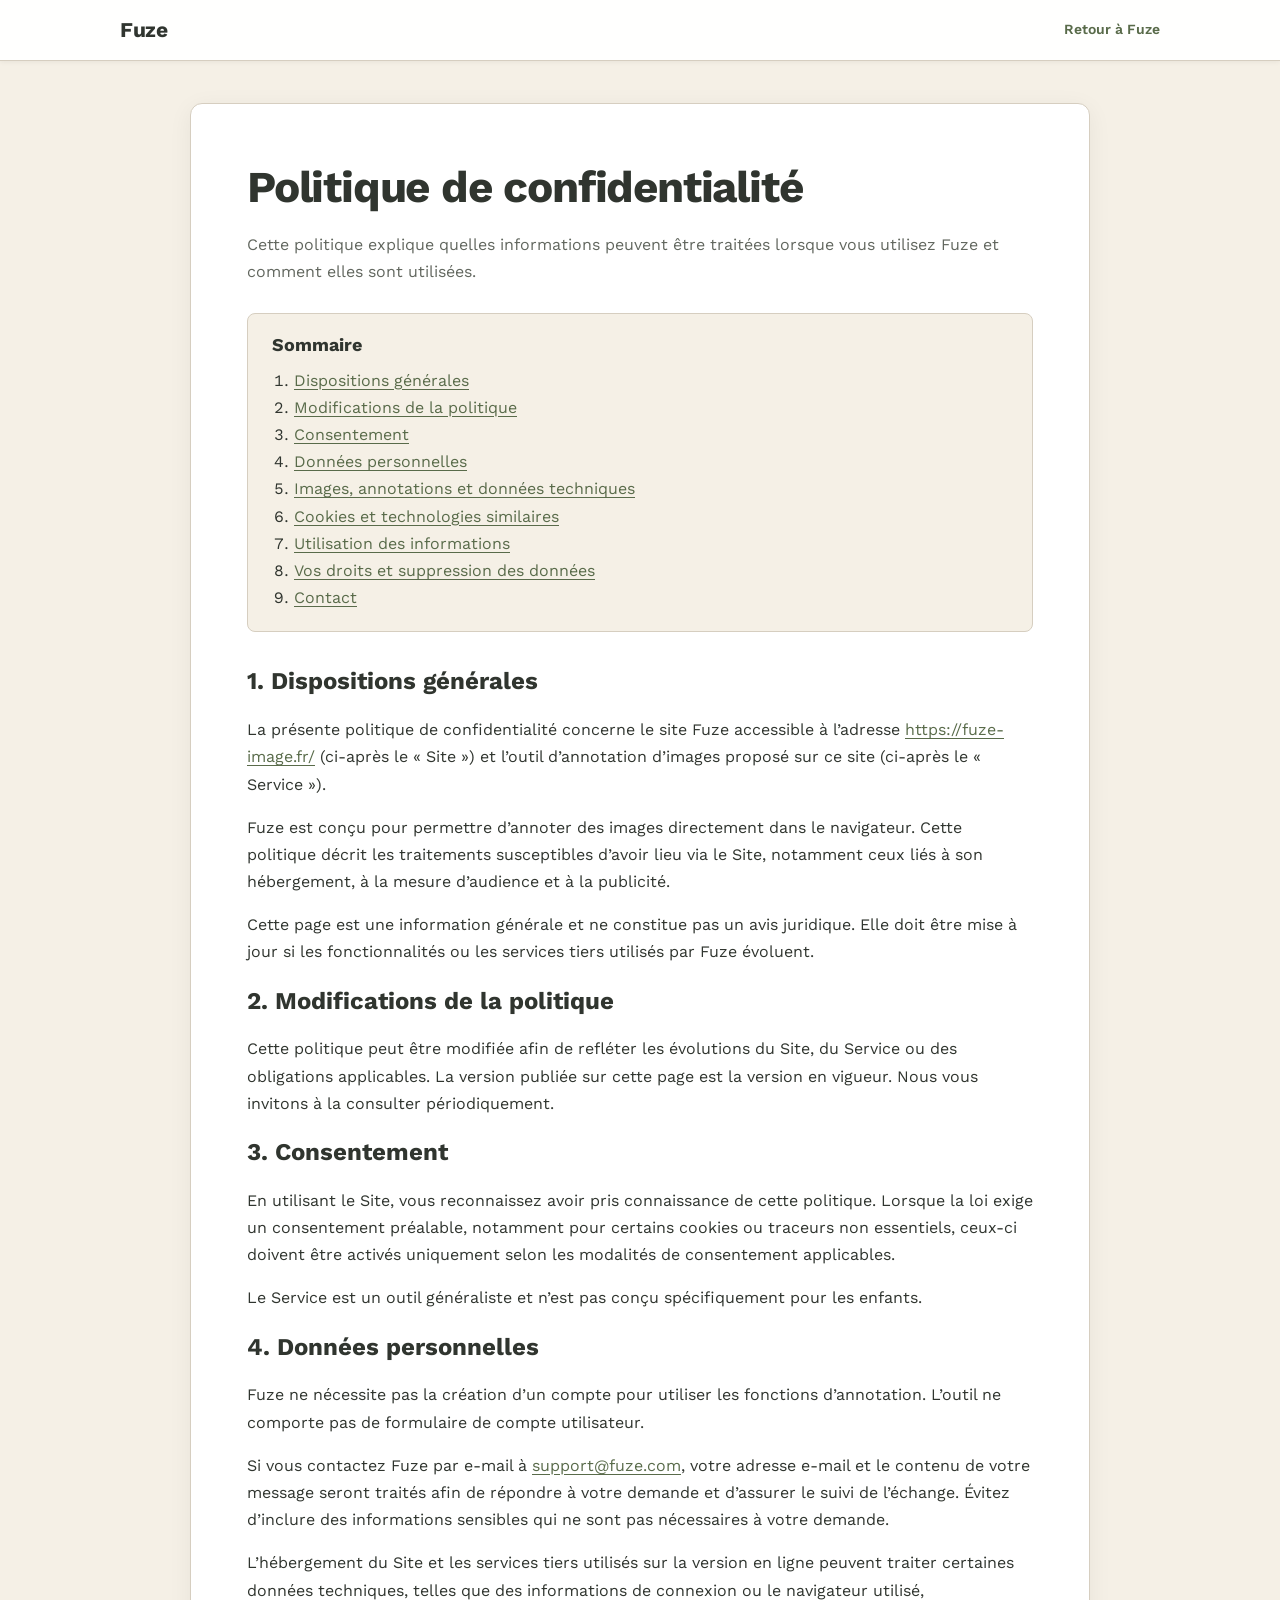
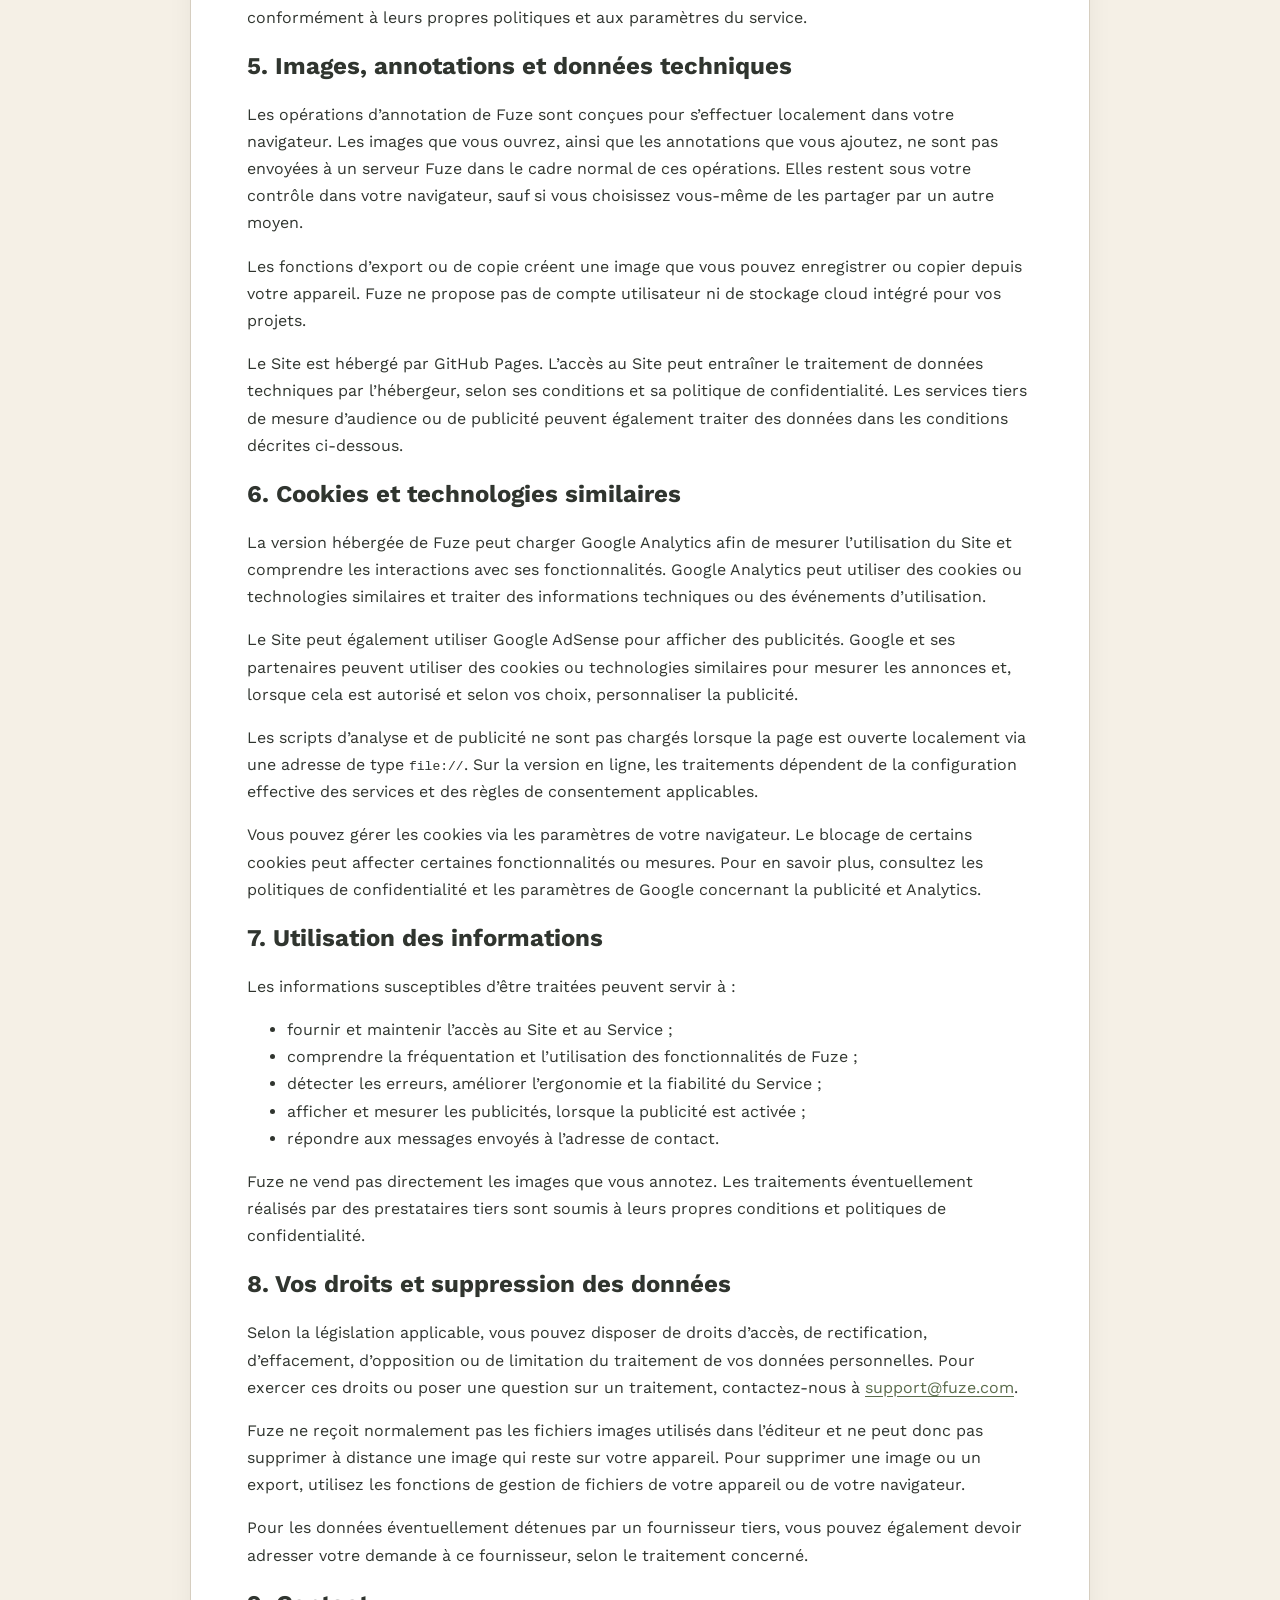
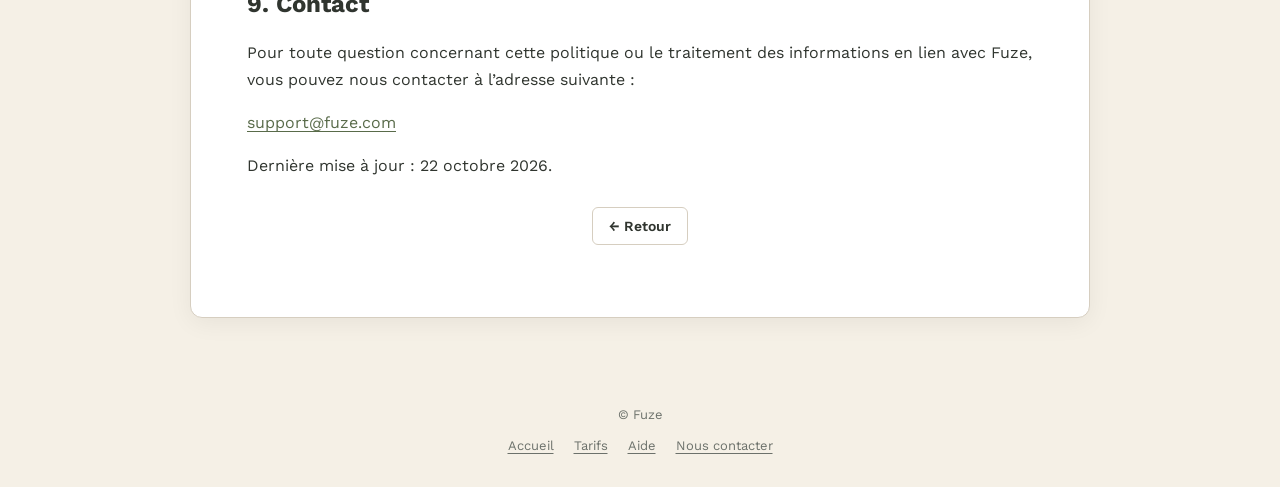
==== commit e0946e16: "Deploy Fuze" ====
--- a/confidentialite.html
+++ b/confidentialite.html
@@ -27,12 +27,13 @@
     <link rel="preconnect" href="https://fonts.googleapis.com">
     <link rel="preconnect" href="https://fonts.gstatic.com" crossorigin>
     <link href="https://fonts.googleapis.com/css2?family=Work+Sans:wght@400;500;600;700&display=swap" rel="stylesheet">
+    <link rel="icon" type="image/png" href="favicon.png">
     <link rel="stylesheet" href="page.css">
 </head>
 <body>
     <header class="site-header">
-        <a class="brand" href="https://godestalbin.github.io/" aria-label="Fuze – accueil">Fuze</a>
-        <a class="back-link" href="https://godestalbin.github.io/">Retour à Fuze</a>
+        <a class="brand" href="https://fuze-image.fr/" aria-label="Fuze – accueil">Fuze</a>
+        <a class="back-link" href="https://fuze-image.fr/">Retour à Fuze</a>
     </header>
 
     <main>
@@ -56,7 +57,7 @@
 
         <section id="general">
             <h2>1. Dispositions générales</h2>
-            <p>La présente politique de confidentialité concerne le site Fuze accessible à l’adresse <a href="https://godestalbin.github.io/">https://godestalbin.github.io/</a> (ci-après le « Site ») et l’outil d’annotation d’images proposé sur ce site (ci-après le « Service »).</p>
+            <p>La présente politique de confidentialité concerne le site Fuze accessible à l’adresse <a href="https://fuze-image.fr/">https://fuze-image.fr/</a> (ci-après le « Site ») et l’outil d’annotation d’images proposé sur ce site (ci-après le « Service »).</p>
             <p>Fuze est conçu pour permettre d’annoter des images directement dans le navigateur. Cette politique décrit les traitements susceptibles d’avoir lieu via le Site, notamment ceux liés à son hébergement, à la mesure d’audience et à la publicité.</p>
             <p>Cette page est une information générale et ne constitue pas un avis juridique. Elle doit être mise à jour si les fonctionnalités ou les services tiers utilisés par Fuze évoluent.</p>
         </section>
@@ -121,13 +122,13 @@
         </section>
 
         <p class="updated">Dernière mise à jour : 22 octobre 2026.</p>
-        <p class="return-bottom"><a href="https://godestalbin.github.io/">← Retour</a></p>
+        <p class="return-bottom"><a href="https://fuze-image.fr/">← Retour</a></p>
     </main>
 
     <footer>
         <div>© Fuze</div>
         <p>
-            <a href="https://godestalbin.github.io/">Accueil</a>
+            <a href="https://fuze-image.fr/">Accueil</a>
             <a href="tarifs.html">Tarifs</a>
             <a href="fuze-documentation.html">Aide</a>
             <a href="contact.html">Nous contacter</a>
